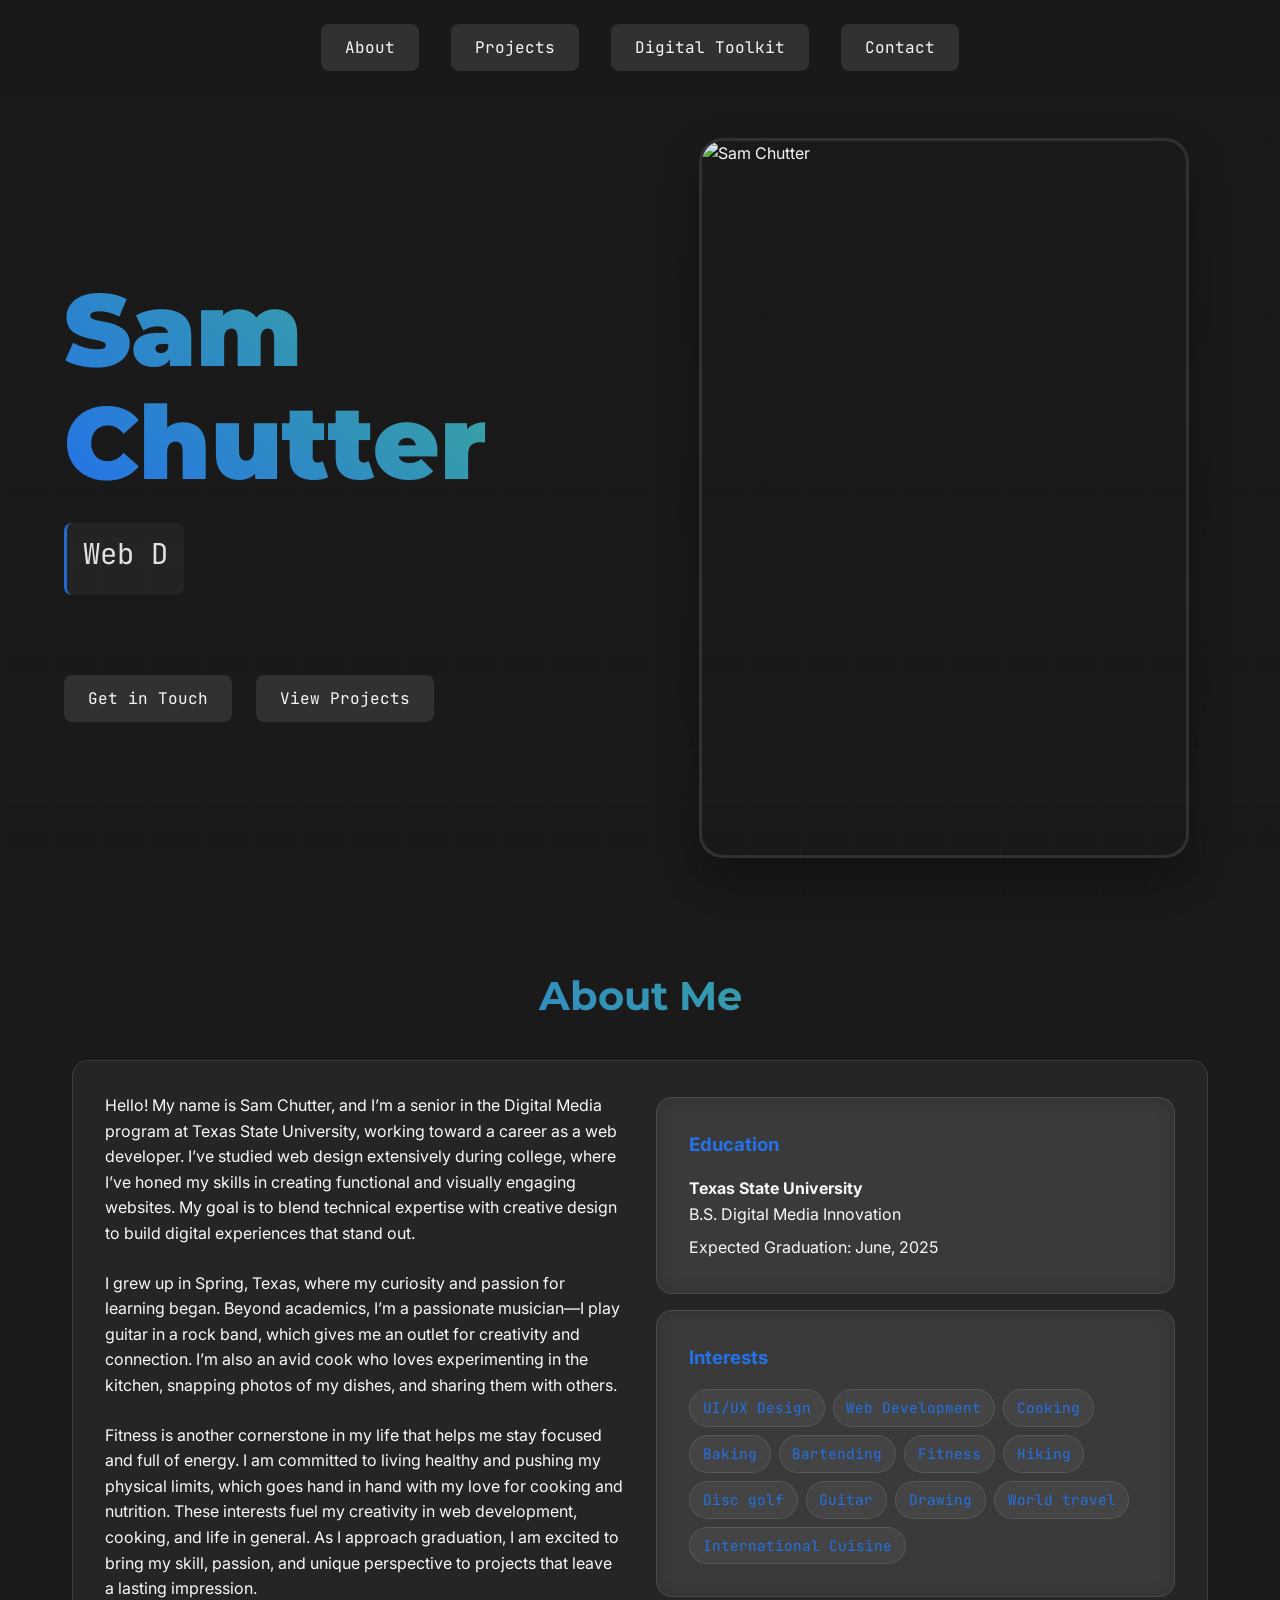
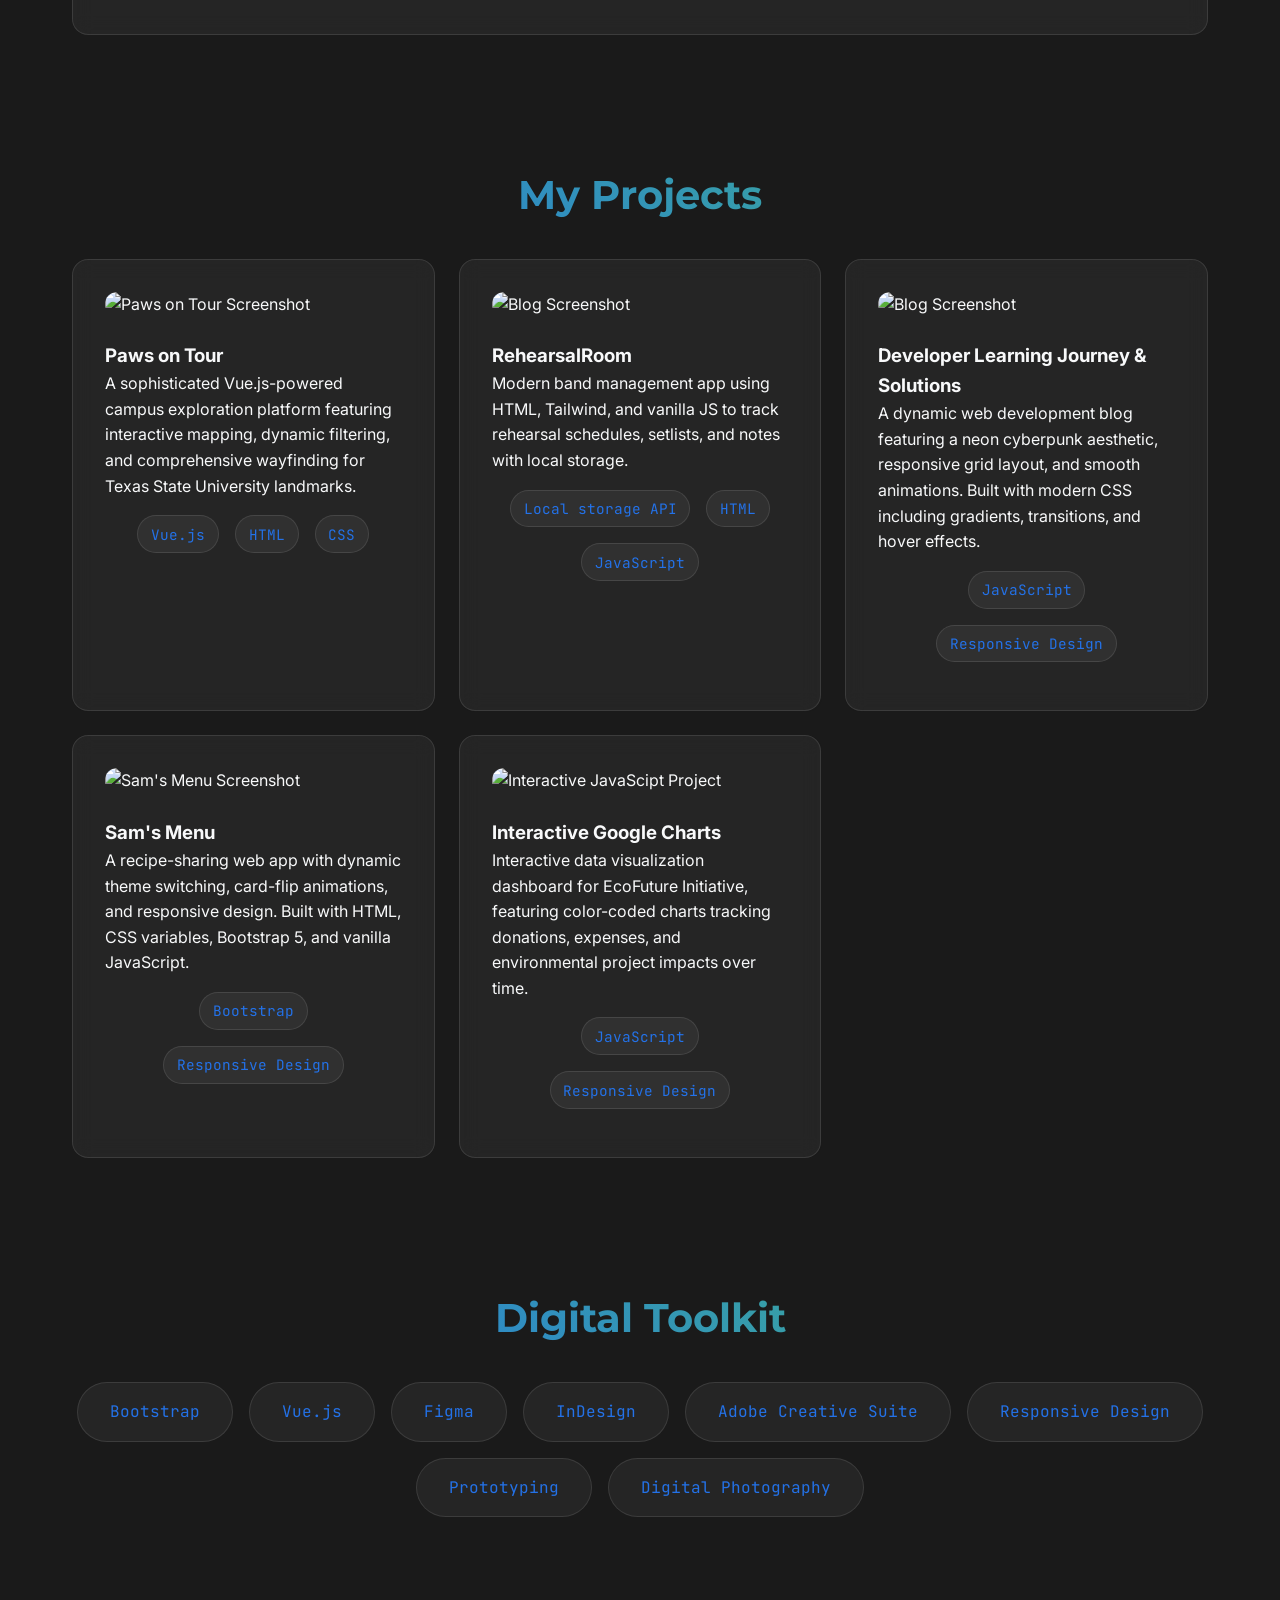
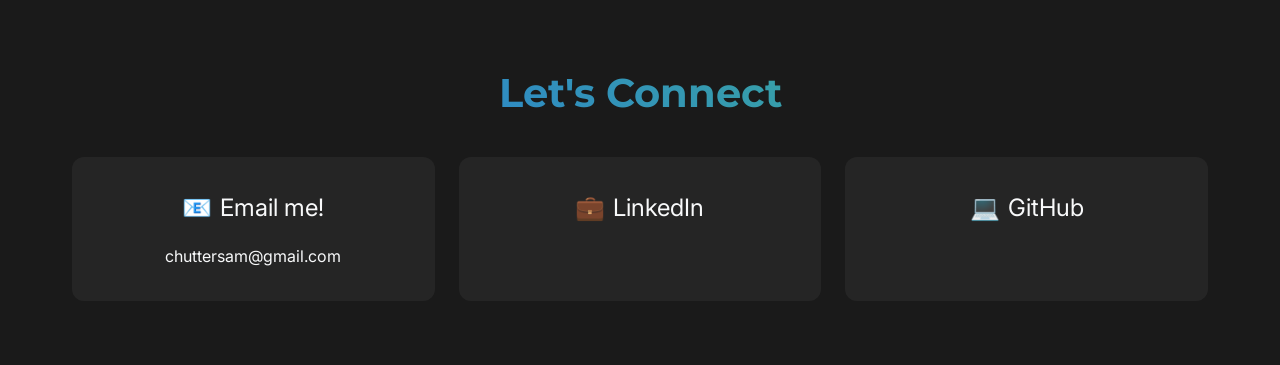
==== index.html @ 15278263 "Add files via upload" ====
<!DOCTYPE html>
<html lang="en">
  <head>
    <meta charset="UTF-8" />
    <meta name="viewport" content="width=device-width, initial-scale=1.0" />
    <title>Sam Chutter's Portfolio</title>
    <link
      href="https://fonts.googleapis.com/css2?family=Inter:wght@300;400;500;600;700&family=Montserrat:wght@700;800;900&family=JetBrains+Mono:wght@400;500;600;700&display=swap"
      rel="stylesheet"
    />
    <style>
      /* CSS Reset */
      * {
        margin: 0;
        padding: 0;
        box-sizing: border-box;
      }

      /* CSS Variables */
      :root {
        --primary: #1a1a1a;
        --secondary: #252525;
        --text: #f8f9fa;
        --accent: #2472e8;
        --card-bg: rgba(255, 255, 255, 0.05);
        --nav-bg: rgba(26, 26, 26, 0.9);
        --grid-color: rgba(36, 114, 232, 0.1);
      }

      /* Base Styles */
      html {
        scroll-behavior: smooth;
        height: 100%;
      }

      body {
        font-family: "Inter", sans-serif;
        background-color: var(--primary);
        color: var(--text);
        line-height: 1.6;
        overflow-x: hidden;
        height: 100%;
        position: relative;
      }

      /* Background Animation */
      .animated-bg {
        position: fixed;
        top: 0;
        left: 0;
        width: 100%;
        height: 100%;
        z-index: -1;
        background-image: linear-gradient(
            var(--grid-color) 1px,
            transparent 1px
          ),
          linear-gradient(90deg, var(--grid-color) 1px, transparent 1px);
        background-size: 50px 50px;
        animation: scroll 20s linear infinite;
      }

      /* Navigation Styles */
      nav {
        position: fixed;
        top: 0;
        width: 100%;
        padding: 1.5rem;
        background: var(--nav-bg);
        backdrop-filter: blur(10px);
        z-index: 1000;
      }

      nav ul {
        display: flex;
        justify-content: center;
        gap: 2rem;
        list-style: none;
      }

      .nav-button {
        font-family: "JetBrains Mono", monospace;
        background: rgba(255, 255, 255, 0.1);
        border: none;
        padding: 0.8rem 1.5rem;
        border-radius: 8px;
        color: var(--text);
        font-size: 1rem;
        cursor: pointer;
        transition: all 0.3s ease;
      }

      .nav-button:hover {
        background: rgba(255, 255, 255, 0.2);
        transform: translateY(-2px);
      }

      /* Hero Section */
      .hero {
        min-height: 100vh;
        display: grid;
        grid-template-columns: 1fr 1fr;
        gap: 4rem;
        align-items: center;
        padding: 8rem 5% 2rem;
        background: linear-gradient(
          180deg,
          var(--primary) 0%,
          rgba(26, 26, 26, 0.8) 100%
        );
      }

      .hero-content {
        z-index: 1;
        max-width: 600px;
      }

      .hero h1 {
        font-family: "Montserrat", sans-serif;
        font-size: clamp(3.5rem, 8vw, 7rem);
        font-weight: 900;
        line-height: 1.1;
        margin-bottom: 1.5rem;
        background: linear-gradient(45deg, var(--accent), #42b883);
        -webkit-background-clip: text;
        -webkit-text-fill-color: transparent;
        animation: titleReveal 1s ease-out;
      }

      .hero-description {
        font-size: clamp(1.1rem, 1.5vw, 1.4rem);
        line-height: 1.7;
        margin: 2rem 0;
        opacity: 0.9;
        max-width: 540px;
      }

      .hero-cta {
        display: flex;
        gap: 1.5rem;
        margin-top: 3rem;
      }

      .hero-image {
        position: relative;
        height: 100%;
        display: flex;
        align-items: center;
        justify-content: center;
        animation: fadeIn 1s ease-out;
      }

      .hero-image img {
        width: 90%;
        height: 80vh;
        object-fit: cover;
        border-radius: 24px;
        box-shadow: 0 20px 40px rgba(0, 0, 0, 0.3);
        border: 3px solid rgba(255, 255, 255, 0.1);
      }

      /* Typography */
      .typing-text {
        font-family: "JetBrains Mono", monospace;
        font-size: clamp(1.2rem, 2.5vw, 1.8rem);
        margin-bottom: 2rem;
        opacity: 0.9;
        min-height: 2.5em;
        display: inline-block;
        padding: 0.5rem 1rem;
        background: rgba(255, 255, 255, 0.05);
        border-radius: 8px;
        border-left: 3px solid var(--accent);
      }

      .section-title {
        font-family: "Montserrat", sans-serif;
        font-size: 2.5rem;
        margin-bottom: 2rem;
        text-align: center;
        background: linear-gradient(45deg, var(--accent), #42b883);
        -webkit-background-clip: text;
        -webkit-text-fill-color: transparent;
        font-weight: 700;
      }

      /* Layout Components */
      .container {
        max-width: 1200px;
        margin: 0 auto;
        padding: 4rem 2rem;
      }

      /* Project Section */
      .project-grid {
        display: grid;
        grid-template-columns: repeat(auto-fit, minmax(300px, 1fr));
        gap: 1.5rem;
      }

      .project-card {
        background: var(--card-bg);
        border-radius: 16px;
        padding: 2rem;
        backdrop-filter: blur(10px);
        border: 1px solid rgba(255, 255, 255, 0.1);
        transition: transform 0.3s ease;
      }

      .project-card:hover {
        transform: translateY(-10px);
      }

      .project-image {
        position: relative;
        width: 100%;
        border-radius: 12px;
        overflow: hidden;
        margin-bottom: 1.5rem;
      }

      .project-image img {
        width: 100%;
        height: auto;
        display: block;
        transition: transform 0.3s ease;
      }

      .project-overlay {
        position: absolute;
        top: 0;
        left: 0;
        width: 100%;
        height: 100%;
        background: rgba(0, 0, 0, 0.7);
        display: flex;
        align-items: center;
        justify-content: center;
        opacity: 0;
        transition: opacity 0.3s ease;
      }

      .project-card:hover .project-overlay {
        opacity: 1;
      }

      .preview-button {
        padding: 0.8rem 1.5rem;
        background: var(--accent);
        color: white;
        border-radius: 8px;
        text-decoration: none;
        transform: translateY(20px);
        transition: transform 0.3s ease;
      }

      .project-card:hover .preview-button {
        transform: translateY(0);
      }

      /* Tech Stack and Badges */
      .tech-stack {
        display: flex;
        flex-wrap: wrap;
        gap: 1rem;
        justify-content: center;
        margin: 1rem 0;
      }

      .tech-tag {
        font-family: "JetBrains Mono", monospace;
        background: var(--card-bg);
        padding: 1rem 2rem;
        border-radius: 100px;
        color: var(--accent);
        border: 1px solid rgba(255, 255, 255, 0.1);
      }

      .project-badge {
        font-family: "JetBrains Mono", monospace;
        background: var(--card-bg);
        padding: 0.4rem 0.8rem;
        border-radius: 100px;
        font-size: 0.9rem;
        color: var(--accent);
        border: 1px solid rgba(255, 255, 255, 0.1);
      }

      /* Contact Section */
      .contact-grid {
        display: grid;
        grid-template-columns: repeat(auto-fit, minmax(250px, 1fr));
        gap: 1.5rem;
        text-align: center;
      }

      .contact-card {
        background: var(--card-bg);
        padding: 2rem;
        border-radius: 12px;
        transition: transform 0.3s ease;
        display: flex;
        flex-direction: column;
        align-items: center;
        gap: 1rem;
      }

      .contact-link {
        text-decoration: none;
        color: var(--text);
        display: flex;
        align-items: center;
        gap: 0.5rem;
        font-size: 1.5rem;
        transition: all 0.3s ease;
      }

      .contact-link:hover {
        opacity: 0.9;
        transform: scale(1.05);
      }

      /* Mobile Menu */
      .mobile-menu-button {
        display: none;
        background: var(--card-bg);
        border: none;
        padding: 0.5rem;
        border-radius: 8px;
        cursor: pointer;
        color: var(--text);
        font-size: 1.5rem;
      }

      /* Media Queries */
      @media (max-width: 768px) {
        .hero {
          display: flex;
          flex-direction: column;
          min-height: auto;
          padding: 5rem 1rem 2rem;
        }

        .hero-content {
          width: 100%;
          margin-bottom: 0.5rem;
        }

        .hero-image {
          width: 100%;
          margin-top: 0.5rem;
        }

        .hero-image img {
          width: 100%;
          height: auto;
          max-height: 50vh;
          object-fit: cover;
        }

        .hero-cta {
          margin-top: 2rem;
        }

        .mobile-menu-button {
          display: block;
          position: fixed;
          right: 1rem;
          top: 1rem;
          z-index: 1003;
        }

        nav ul {
          display: none;
          position: fixed;
          top: 0;
          left: 0;
          width: 100%;
          height: auto;
          background: rgba(26, 26, 26, 0.95);
          padding: 4rem 1.5rem 2rem;
          gap: 0.75rem;
          transform: translateY(-100%);
          transition: transform 0.3s ease-in-out;
          display: grid;
          grid-template-columns: repeat(2, 1fr);
          justify-items: center;
          max-height: 100vh;
          overflow-y: auto;
        }

        .nav-button {
          width: 100%;
          text-align: center;
          padding: 0.6rem 1rem;
          font-size: 0.9rem;
        }

        nav ul.show {
          display: grid;
          transform: translateY(0);
        }

        .container {
          padding: 2rem 1rem;
        }

        #about .project-card > div {
          grid-template-columns: 1fr !important;
          gap: 1rem !important;
        }

        #about .project-card > div > div:first-child {
          order: 2;
        }

        #about .project-card > div > div:last-child {
          order: 1;
        }

        #about .project-card .project-card {
          background: var(--secondary) !important;
          border: 1px solid rgba(255, 255, 255, 0.1);
          backdrop-filter: blur(10px);
        }
      }

      @media (max-width: 1024px) {
        #about .project-card > div > div .project-card {
          background: var(--secondary) !important;
          border: 1px solid rgba(255, 255, 255, 0.1);
        }
      }

      @media only screen and (min-device-width: 768px) and (max-device-width: 1024px) {
        #about .project-card > div > div:last-child .project-card {
          background: var(--secondary) !important;
          border: 1px solid rgba(255, 255, 255, 0.1);
          backdrop-filter: blur(10px);
        }
      }
      /* Animations */
      @keyframes scroll {
        0% {
          transform: translate(0, 0);
        }
        100% {
          transform: translate(50px, 50px);
        }
      }

      @keyframes titleReveal {
        0% {
          opacity: 0;
          transform: translateY(20px);
        }
        100% {
          opacity: 1;
          transform: translateY(0);
        }
      }

      @keyframes fadeIn {
        from {
          opacity: 0;
        }
        to {
          opacity: 1;
        }
      }
    </style>
  </head>

  <body>
    <div class="animated-bg"></div>

    <nav>
      <button class="mobile-menu-button">☰</button>
      <ul id="navMenu">
        <li>
          <button class="nav-button" onclick="scrollToSection('about')">
            About
          </button>
        </li>
        <li>
          <button class="nav-button" onclick="scrollToSection('projects')">
            Projects
          </button>
        </li>
        <li>
          <button class="nav-button" onclick="scrollToSection('skills')">
            Digital Toolkit
          </button>
        </li>
        <li>
          <button class="nav-button" onclick="scrollToSection('contact')">
            Contact
          </button>
        </li>
      </ul>
    </nav>

    <section class="hero">
      <div class="hero-content">
        <h1>Sam Chutter</h1>
        <div class="typing-text" id="typingText"></div>
        <div class="hero-cta">
          <button class="nav-button" onclick="scrollToSection('contact')">
            Get in Touch
          </button>
          <button class="nav-button" onclick="scrollToSection('projects')">
            View Projects
          </button>
        </div>
      </div>
      <div class="hero-image">
        <img src="img/headshot.jpg" alt="Sam Chutter" />
      </div>
    </section>

    <!--About Section-->
    <section id="about" class="projects">
      <div class="container">
        <h2 class="section-title">About Me</h2>
        <div class="project-card">
          <div
            style="
              display: grid;
              grid-template-columns: 1fr 1fr;
              gap: 2rem;
              align-items: center;
            "
          >
            <div>
              <p style="margin-bottom: 1.5rem">
                Hello! My name is <span class="myname">Sam Chutter</span>, and
                I’m a senior in the Digital Media program at Texas State
                University, working toward a career as a web developer. I’ve
                studied web design extensively during college, where I’ve honed
                my skills in creating functional and visually engaging websites.
                My goal is to blend technical expertise with creative design to
                build digital experiences that stand out.
              </p>
              <p style="margin-bottom: 1.5rem">
                I grew up in Spring, Texas, where my curiosity and passion for
                learning began. Beyond academics, I’m a passionate musician—I
                play guitar in a rock band, which gives me an outlet for
                creativity and connection. I’m also an avid cook who loves
                experimenting in the kitchen, snapping photos of my dishes, and
                sharing them with others.
              </p>
              <p>
                Fitness is another cornerstone in my life that helps me stay
                focused and full of energy. I am committed to living healthy and
                pushing my physical limits, which goes hand in hand with my love
                for cooking and nutrition. These interests fuel my creativity in
                web development, cooking, and life in general. As I approach
                graduation, I am excited to bring my skill, passion, and unique
                perspective to projects that leave a lasting impression.
              </p>
            </div>
            <div style="display: flex; flex-direction: column; gap: 1rem">
              <div class="project-card" style="height: fit-content">
                <h3 style="margin-bottom: 1rem; color: var(--accent)">
                  Education
                </h3>
                <p><strong>Texas State University</strong></p>
                <p style="margin-bottom: 0.5rem">
                  B.S. Digital Media Innovation
                </p>
                <p>Expected Graduation: June, 2025</p>
              </div>
              <div class="project-card" style="height: fit-content">
                <h3 style="margin-bottom: 1rem; color: var(--accent)">
                  Interests
                </h3>
                <div style="display: flex; flex-wrap: wrap; gap: 0.5rem">
                  <span class="project-badge">UI/UX Design</span>
                  <span class="project-badge">Web Development</span>
                  <span class="project-badge">Cooking</span>
                  <span class="project-badge">Baking</span>
                  <span class="project-badge">Bartending</span>
                  <span class="project-badge">Fitness</span>
                  <span class="project-badge">Hiking</span>
                  <span class="project-badge">Disc golf</span>
                  <span class="project-badge">Guitar</span>
                  <span class="project-badge">Drawing</span>
                  <span class="project-badge">World travel</span>
                  <span class="project-badge">International Cuisine</span>
                </div>
              </div>
            </div>
          </div>
        </div>
      </div>
    </section>

    <!-- Projects Section -->
    <section id="projects" class="projects">
      <div class="container">
        <h2 class="section-title">My Projects</h2>
        <div class="project-grid">
          <!-- Project 1 -->
          <div class="project-card">
            <div class="project-image">
              <img src="img/paws.png" alt="Paws on Tour Screenshot" />
              <div class="project-overlay">
                <a
                  href="https://pawsonttour.samchutter.com"
                  class="preview-button"
                  target="_blank"
                  >View live</a
                >
              </div>
            </div>
            <h3>Paws on Tour</h3>
            <p>
              A sophisticated Vue.js-powered campus exploration platform
              featuring interactive mapping, dynamic filtering, and
              comprehensive wayfinding for Texas State University landmarks.
            </p>
            <div class="tech-stack">
              <span class="project-badge">Vue.js</span>
              <span class="project-badge">HTML</span>
              <span class="project-badge">CSS</span>
            </div>
          </div>
          <!-- Project 2 -->
          <div class="project-card">
            <div class="project-image">
              <img src="img/bandsite.png" alt="Blog Screenshot" />
              <div class="project-overlay">
                <p>(Under development)</p>
              </div>
            </div>
            <h3>RehearsalRoom</h3>
            <p>
              Modern band management app using HTML, Tailwind, and vanilla JS to
              track rehearsal schedules, setlists, and notes with local storage.
            </p>
            <div class="tech-stack">
              <span class="project-badge">Local storage API</span>
              <span class="project-badge">HTML</span>
              <span class="project-badge">JavaScript</span>
            </div>
          </div>
          <!-- Project 3 -->
          <div class="project-card">
            <div class="project-image">
              <img src="img/blog.png" alt="Blog Screenshot" />
              <div class="project-overlay">
                <p>(Under development)</p>
              </div>
            </div>
            <h3>Developer Learning Journey & Solutions</h3>
            <p>
              A dynamic web development blog featuring a neon cyberpunk
              aesthetic, responsive grid layout, and smooth animations. Built
              with modern CSS including gradients, transitions, and hover
              effects.
            </p>
            <div class="tech-stack">
              <span class="project-badge">JavaScript</span>
              <span class="project-badge">Responsive Design</span>
            </div>
          </div>
          <!-- Project 2 -->
          <div class="project-card">
            <div class="project-image">
              <img src="img/menu.png" alt="Sam's Menu Screenshot" />
              <div class="project-overlay">
                <a
                  href="https://samsmenu.samchutter.com"
                  class="preview-button"
                  target="_blank"
                  >View live</a
                >
              </div>
            </div>
            <h3>Sam's Menu</h3>
            <p>
              A recipe-sharing web app with dynamic theme switching, card-flip
              animations, and responsive design. Built with HTML, CSS variables,
              Bootstrap 5, and vanilla JavaScript.
            </p>
            <div class="tech-stack">
              <span class="project-badge">Bootstrap</span>
              <span class="project-badge">Responsive Design</span>
            </div>
          </div>
          <!-- Project 5 -->
          <div class="project-card">
            <div class="project-image">
              <img src="img/data.png" alt="Interactive JavaScipt Project" />
              <div class="project-overlay">
                <a
                  href="https://data.samchutter.com"
                  class="preview-button"
                  target="_blank"
                  >View live</a
                >
              </div>
            </div>
            <h3>Interactive Google Charts</h3>
            <p>
              Interactive data visualization dashboard for EcoFuture Initiative,
              featuring color-coded charts tracking donations, expenses, and
              environmental project impacts over time.
            </p>
            <div class="tech-stack">
              <span class="project-badge">JavaScript</span>
              <span class="project-badge">Responsive Design</span>
            </div>
          </div>
        </div>
      </div>
    </section>

    <!-- Digital Toolkit Section -->
    <section id="skills" class="projects">
      <div class="container">
        <h2 class="section-title">Digital Toolkit</h2>
        <div class="tech-stack">
          <span class="tech-tag">Bootstrap</span>
          <span class="tech-tag">Vue.js</span>
          <span class="tech-tag">Figma</span>
          <span class="tech-tag">InDesign</span>
          <span class="tech-tag">Adobe Creative Suite</span>
          <span class="tech-tag">Responsive Design</span>
          <span class="tech-tag">Prototyping</span>
          <span class="tech-tag">Digital Photography</span>
        </div>
      </div>
    </section>

    <section id="contact" class="container">
      <h2 class="section-title">Let's Connect</h2>
      <div class="contact-grid">
        <div class="contact-card">
          <a href="mailto:chuttersam@gmail.com" class="contact-link">
            <span>📧</span>
            Email me!
          </a>
          <p>chuttersam@gmail.com</p>
        </div>
        <div class="contact-card">
          <a
            href="https://www.linkedin.com/in/samuel-chutter/"
            class="contact-link"
            target="_blank"
          >
            <span>💼</span> LinkedIn
          </a>
        </div>
        <div class="contact-card">
          <a
            href="https://github.com/thesamc"
            class="contact-link"
            target="_blank"
          >
            <span>💻</span> GitHub
          </a>
        </div>
      </div>
    </section>

    <script>
      // Mobile menu toggle
      document
        .querySelector(".mobile-menu-button")
        .addEventListener("click", (e) => {
          e.stopPropagation();
          const menu = document.getElementById("navMenu");
          menu.style.display = "flex";
          requestAnimationFrame(() => {
            menu.classList.toggle("show");
          });
        });

      // Close menu when clicking outside
      document.addEventListener("click", (e) => {
        const menu = document.getElementById("navMenu");
        const mobileButton = document.querySelector(".mobile-menu-button");
        if (!menu.contains(e.target) && !mobileButton.contains(e.target)) {
          menu.classList.remove("show");
        }
      });

      // Smooth scroll function
      function scrollToSection(sectionId) {
        document
          .getElementById(sectionId)
          .scrollIntoView({ behavior: "smooth" });
      }

      // Typing effect
      const text = "Web Developer";
      const typingText = document.getElementById("typingText");
      let charIndex = 0;

      function typeText() {
        if (charIndex < text.length) {
          typingText.textContent = text.substring(0, charIndex + 1);
          charIndex++;
          setTimeout(typeText, 100);
        } else {
          typingText.classList.add("done");
        }
      }

      // Start typing animation after page load
      window.addEventListener("load", () => {
        setTimeout(typeText, 1000);
      });

      // Close mobile menu when clicking nav items
      document.querySelectorAll(".nav-button").forEach((button) => {
        button.addEventListener("click", () => {
          document.getElementById("navMenu").classList.remove("show");
        });
      });
    </script>
  </body>
</html>
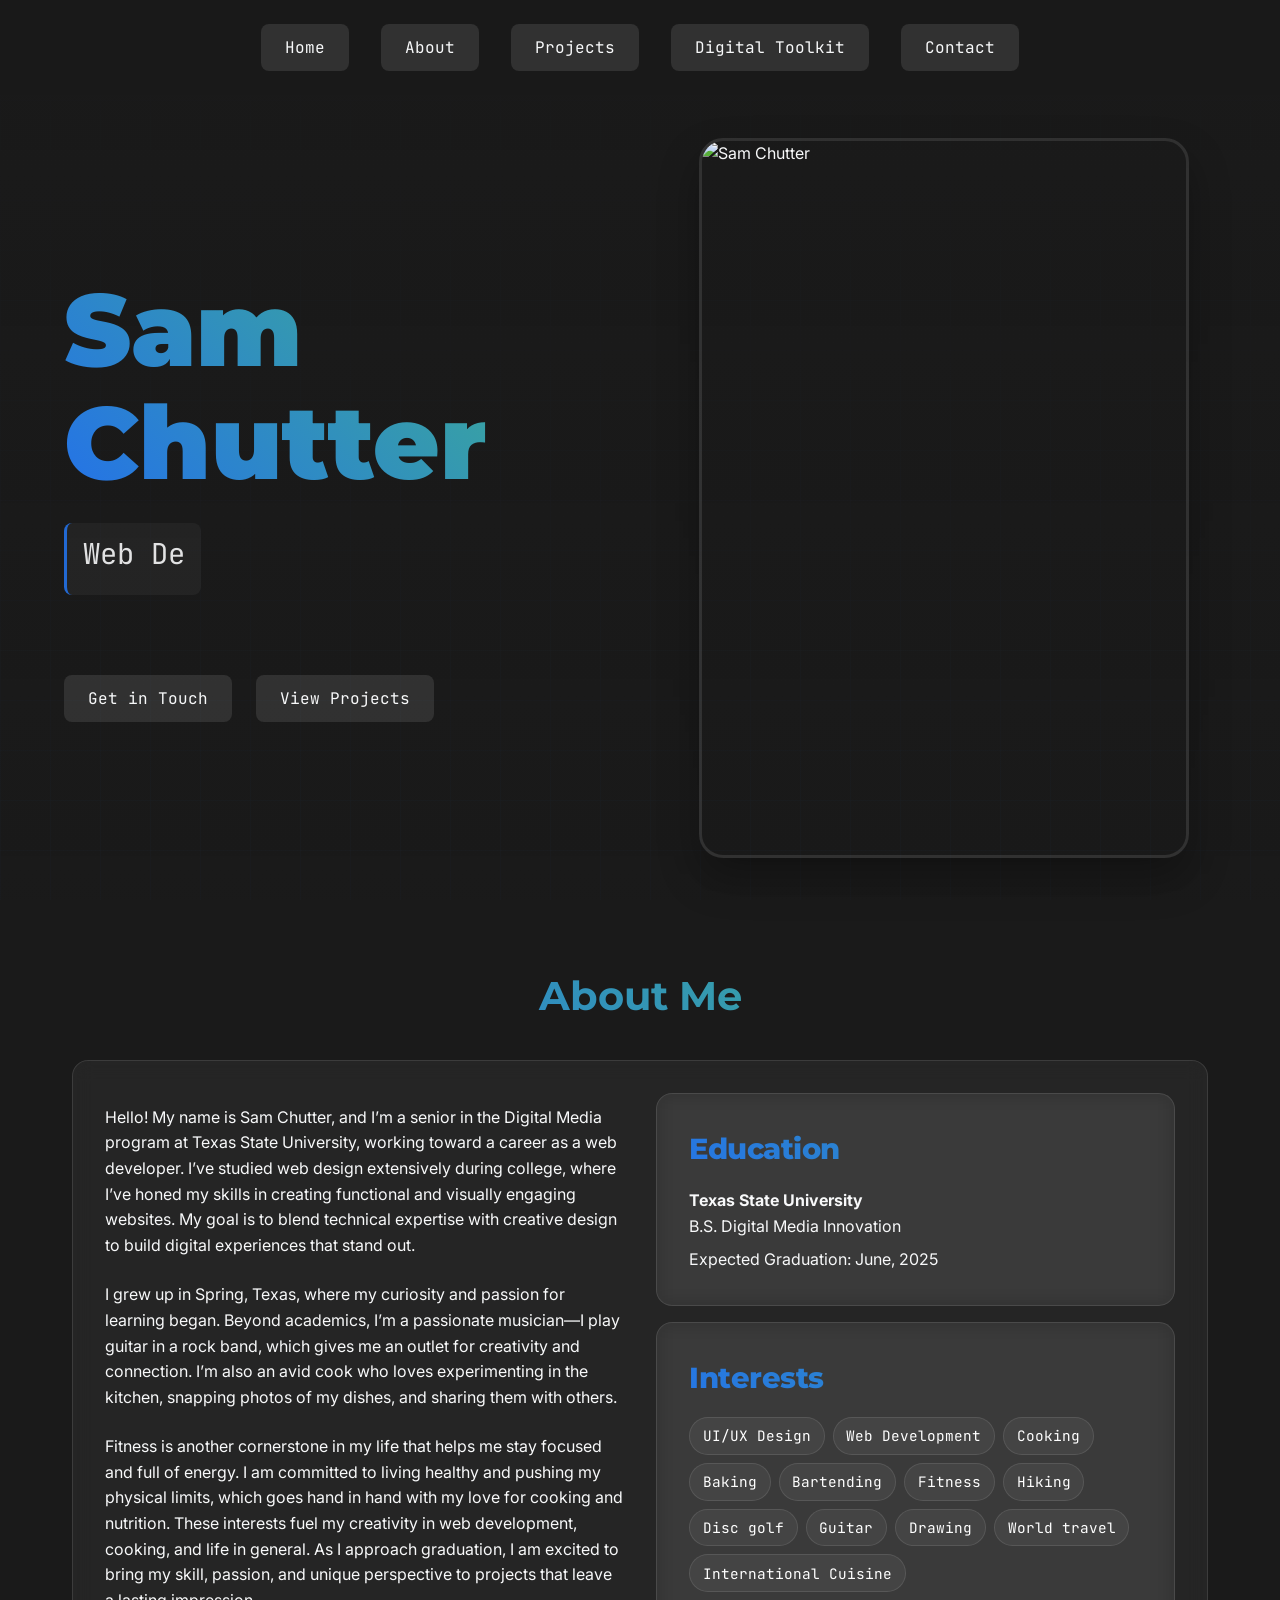
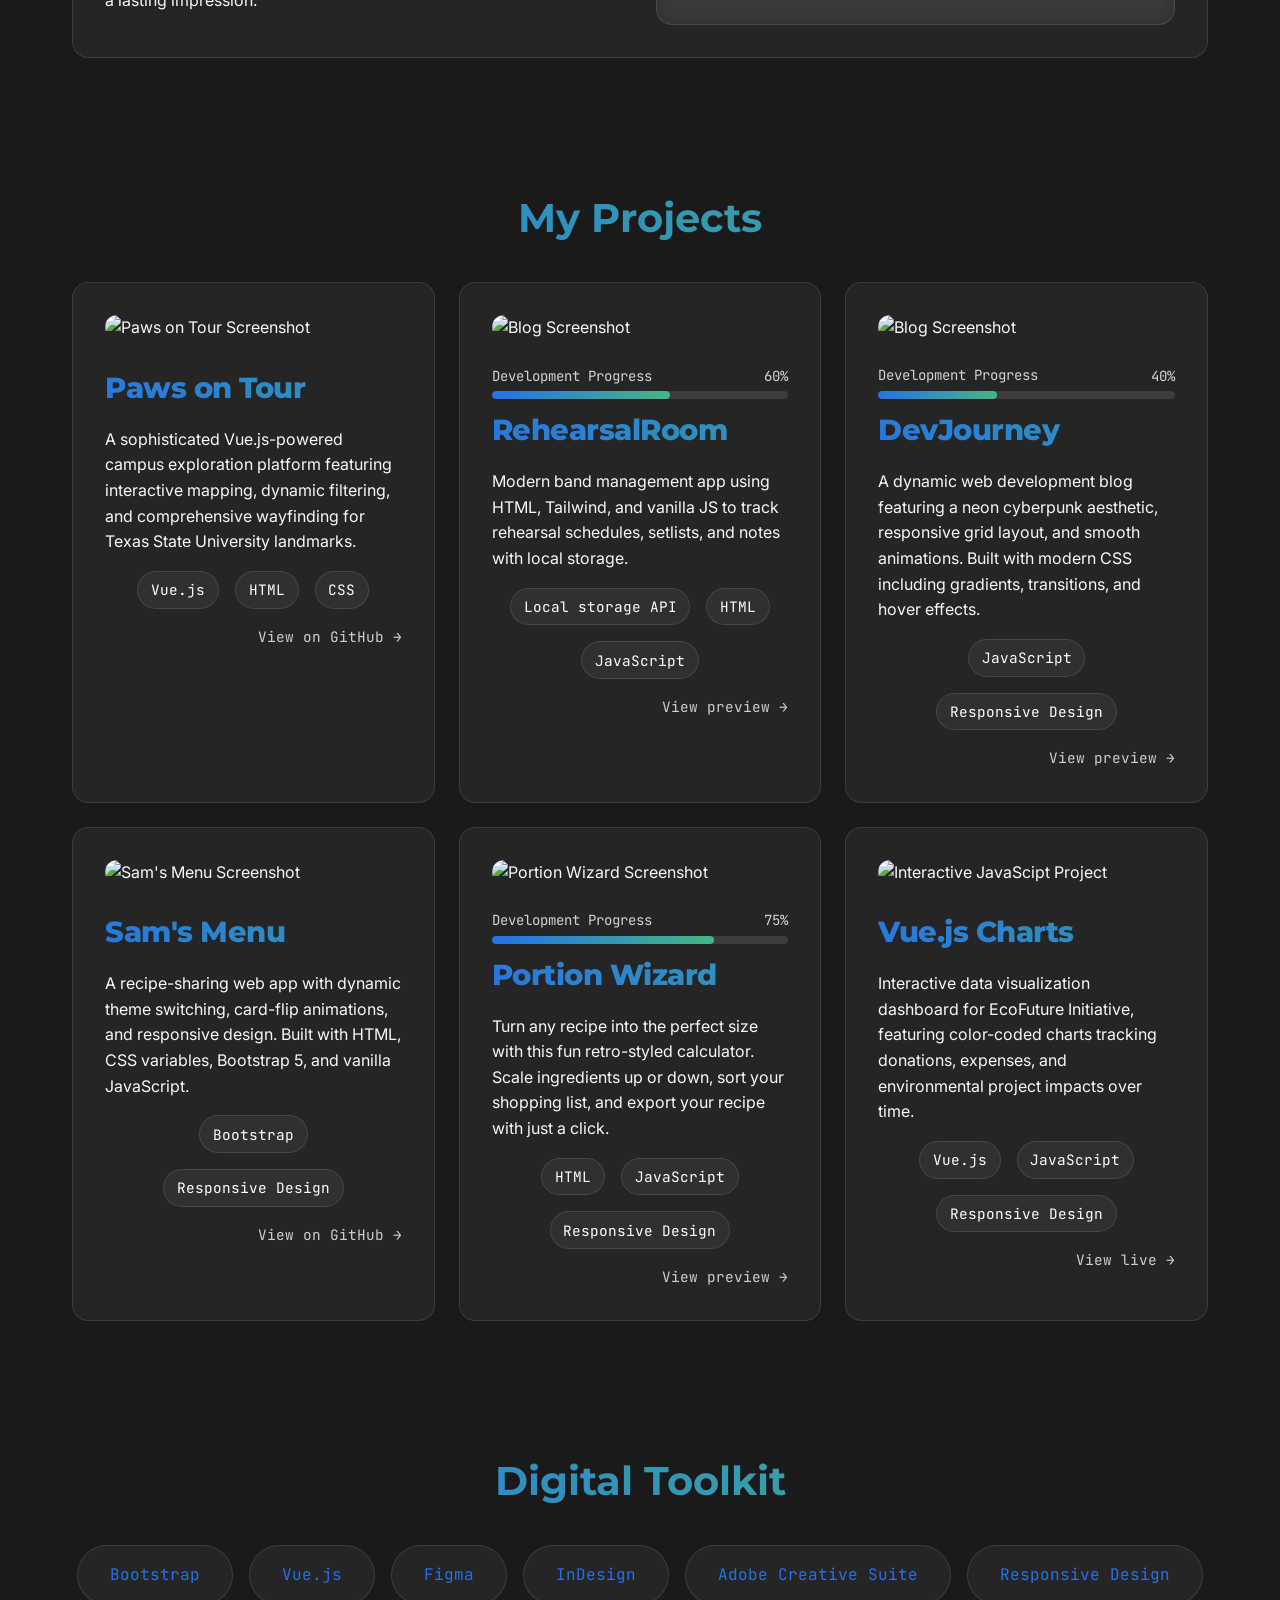
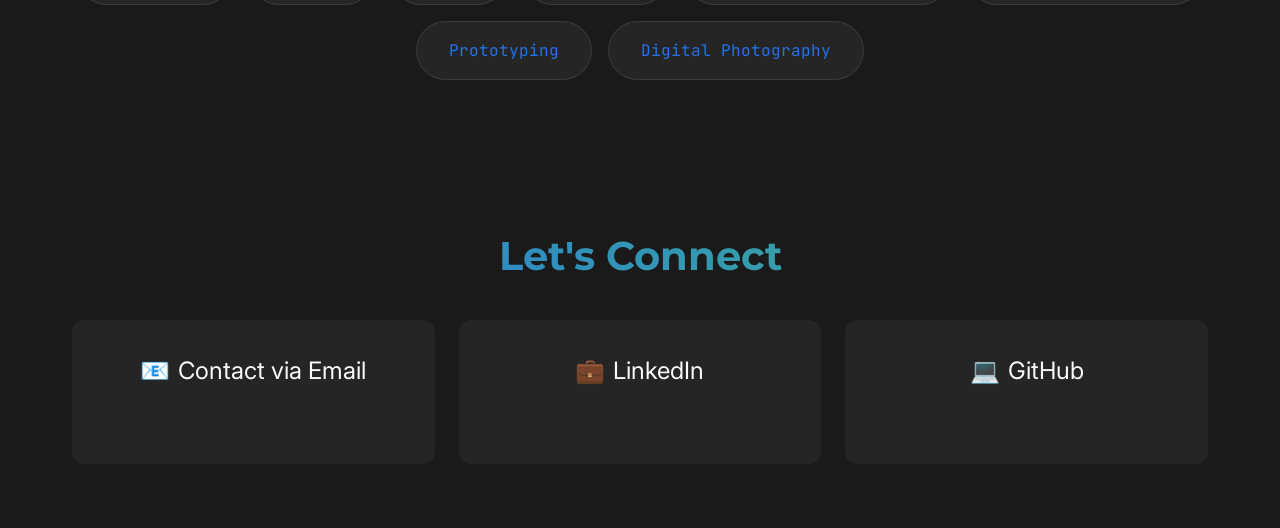
==== commit ba7d3725: "Add files via upload" ====
--- a/index.html
+++ b/index.html
@@ -1,3 +1,4 @@
+
 <!DOCTYPE html>
 <html lang="en">
   <head>
@@ -43,6 +44,10 @@
         position: relative;
       }
 
+      section {
+        scroll-margin-top: 3rem; /* Adjusts space above sections when scrolling */
+      }
+
       /* Background Animation */
       .animated-bg {
         position: fixed;
@@ -184,6 +189,15 @@
         font-weight: 700;
       }
 
+      .contact-card .email-address {
+        opacity: 0;
+        transition: opacity 0.3s ease;
+      }
+
+      .contact-card:hover .email-address {
+        opacity: 1;
+      }
+
       /* Layout Components */
       .container {
         max-width: 1200px;
@@ -192,6 +206,23 @@
       }
 
       /* Project Section */
+      .project-links {
+        margin-top: 1rem;
+        font-family: "JetBrains Mono", monospace;
+        font-size: 0.9rem;
+        opacity: 0.8;
+        text-align: right;
+      }
+
+      .project-links a {
+        color: var(--text);
+        text-decoration: none;
+      }
+
+      .project-links a:hover {
+        color: var(--accent);
+      }
+
       .project-grid {
         display: grid;
         grid-template-columns: repeat(auto-fit, minmax(300px, 1fr));
@@ -209,6 +240,29 @@
 
       .project-card:hover {
         transform: translateY(-10px);
+      }
+
+      .project-card h3 {
+        font-family: "Montserrat", sans-serif;
+        font-size: 1.8rem;
+        margin-bottom: 1rem;
+        background: linear-gradient(45deg, var(--accent), #42b883);
+        -webkit-background-clip: text;
+        -webkit-text-fill-color: transparent;
+        font-weight: 800;
+        letter-spacing: -0.5px;
+        transition: transform 0.3s ease, background 0.5s ease;
+        background-size: 200% 200%;
+        background-position: 0% 0%;
+      }
+
+      .project-card:hover h3 {
+        transform: scale(1.05);
+        background: linear-gradient(45deg, #ff4e50, #f9d423);
+        -webkit-background-clip: text;
+        -webkit-text-fill-color: transparent;
+        background-size: 200% 200%;
+        background-position: 100% 100%;
       }
 
       .project-image {
@@ -282,7 +336,7 @@
         padding: 0.4rem 0.8rem;
         border-radius: 100px;
         font-size: 0.9rem;
-        color: var(--accent);
+        color: #fff;
         border: 1px solid rgba(255, 255, 255, 0.1);
       }
 
@@ -392,8 +446,8 @@
         .nav-button {
           width: 100%;
           text-align: center;
-          padding: 0.6rem 1rem;
-          font-size: 0.9rem;
+          padding: 0.4rem 1rem;
+          font-size: 0.7rem;
         }
 
         nav ul.show {
@@ -422,6 +476,9 @@
           background: var(--secondary) !important;
           border: 1px solid rgba(255, 255, 255, 0.1);
           backdrop-filter: blur(10px);
+        }
+        .top-button {
+          display: none !important;
         }
       }
 
@@ -468,15 +525,62 @@
           opacity: 1;
         }
       }
+
+      .progress-container {
+        width: 100%;
+        margin: 1rem 0 0.5rem;
+      }
+
+      .progress-header {
+        display: flex;
+        justify-content: space-between;
+        align-items: center;
+        margin-bottom: 0.25rem;
+        font-family: "JetBrains Mono", monospace;
+        font-size: 0.875rem;
+        color: rgba(255, 255, 255, 0.8);
+      }
+
+      .progress-bar {
+        width: 100%;
+        height: 8px;
+        background: rgba(255, 255, 255, 0.1);
+        border-radius: 9999px;
+        overflow: hidden;
+      }
+
+      .progress-fill {
+        height: 100%;
+        background: linear-gradient(90deg, var(--accent), #42b883);
+        border-radius: 9999px;
+        transition: width 0.5s ease-out;
+      }
+
+      .progress-status {
+        font-family: "JetBrains Mono", monospace;
+        font-size: 0.75rem;
+        color: rgba(255, 255, 255, 0.6);
+        margin-top: 0.25rem;
+      }
     </style>
   </head>
 
   <body>
-    <div class="animated-bg"></div>
+    <section class="top">
+      <div class="animated-bg"></div>
+    </section>
 
     <nav>
       <button class="mobile-menu-button">☰</button>
       <ul id="navMenu">
+        <li>
+          <button
+            class="nav-button top-button"
+            onclick="window.scrollTo({ top: 0, behavior: 'smooth' })"
+          >
+            Home
+          </button>
+        </li>
         <li>
           <button class="nav-button" onclick="scrollToSection('about')">
             About
@@ -624,6 +728,11 @@
               <span class="project-badge">HTML</span>
               <span class="project-badge">CSS</span>
             </div>
+            <div class="project-links">
+              <a href="https://github.com/thesamc/Paws-On-Tour" target="_blank"
+                >View on GitHub →</a
+              >
+            </div>
           </div>
           <!-- Project 2 -->
           <div class="project-card">
@@ -633,6 +742,15 @@
                 <p>(Under development)</p>
               </div>
             </div>
+            <div class="progress-container">
+                <div class="progress-header">
+                  <span>Development Progress</span>
+                  <span>60%</span>
+                </div>
+                <div class="progress-bar">
+                  <div class="progress-fill" style="width: 60%"></div>
+                </div>
+              </div>
             <h3>RehearsalRoom</h3>
             <p>
               Modern band management app using HTML, Tailwind, and vanilla JS to
@@ -643,6 +761,11 @@
               <span class="project-badge">HTML</span>
               <span class="project-badge">JavaScript</span>
             </div>
+            <div class="project-links">
+              <a href="https://rehearsalroom.samchutter.com" target="_blank"
+                >View preview →</a
+              >
+            </div>
           </div>
           <!-- Project 3 -->
           <div class="project-card">
@@ -652,7 +775,16 @@
                 <p>(Under development)</p>
               </div>
             </div>
-            <h3>Developer Learning Journey & Solutions</h3>
+            <div class="progress-container">
+                <div class="progress-header">
+                  <span>Development Progress</span>
+                  <span>40%</span>
+                </div>
+                <div class="progress-bar">
+                  <div class="progress-fill" style="width: 40%"></div>
+                </div>
+              </div>
+            <h3>DevJourney</h3>
             <p>
               A dynamic web development blog featuring a neon cyberpunk
               aesthetic, responsive grid layout, and smooth animations. Built
@@ -663,8 +795,13 @@
               <span class="project-badge">JavaScript</span>
               <span class="project-badge">Responsive Design</span>
             </div>
+            <div class="project-links">
+              <a href="https://devjourney.samchutter.com" target="_blank"
+                >View preview →</a
+              >
+            </div>
           </div>
-          <!-- Project 2 -->
+          <!-- Project 4 -->
           <div class="project-card">
             <div class="project-image">
               <img src="img/menu.png" alt="Sam's Menu Screenshot" />
@@ -687,8 +824,47 @@
               <span class="project-badge">Bootstrap</span>
               <span class="project-badge">Responsive Design</span>
             </div>
+            <div class="project-links">
+              <a href="https://github.com/thesamc/sams-menu" target="_blank"
+                >View on GitHub →</a
+              >
+            </div>
           </div>
           <!-- Project 5 -->
+          <div class="project-card">
+            <div class="project-image">
+              <img src="img/portion.png" alt="Portion Wizard Screenshot" />
+              <div class="project-overlay">
+                <p>(Under development)</p>
+              </div>
+            </div>
+            <div class="progress-container">
+                <div class="progress-header">
+                  <span>Development Progress</span>
+                  <span>75%</span>
+                </div>
+                <div class="progress-bar">
+                  <div class="progress-fill" style="width: 75%"></div>
+                </div>
+              </div>
+            <h3>Portion Wizard</h3>
+            <p>
+              Turn any recipe into the perfect size with this fun retro-styled
+              calculator. Scale ingredients up or down, sort your shopping list,
+              and export your recipe with just a click.
+            </p>
+            <div class="tech-stack">
+              <span class="project-badge">HTML</span>
+              <span class="project-badge">JavaScript</span>
+              <span class="project-badge">Responsive Design</span>
+            </div>
+            <div class="project-links">
+              <a href="https://www.portionwizard.samchutter.com" target="_blank"
+                >View preview →</a
+              >
+            </div>
+          </div>
+          <!-- Project 6 -->
           <div class="project-card">
             <div class="project-image">
               <img src="img/data.png" alt="Interactive JavaScipt Project" />
@@ -701,15 +877,21 @@
                 >
               </div>
             </div>
-            <h3>Interactive Google Charts</h3>
+            <h3>Vue.js Charts</h3>
             <p>
               Interactive data visualization dashboard for EcoFuture Initiative,
               featuring color-coded charts tracking donations, expenses, and
               environmental project impacts over time.
             </p>
             <div class="tech-stack">
+              <span class="project-badge">Vue.js</span>
               <span class="project-badge">JavaScript</span>
               <span class="project-badge">Responsive Design</span>
+            </div>
+            <div class="project-links">
+              <a href="https://data.samchutter.com" target="_blank"
+                >View live →</a
+              >
             </div>
           </div>
         </div>
@@ -739,9 +921,9 @@
         <div class="contact-card">
           <a href="mailto:chuttersam@gmail.com" class="contact-link">
             <span>📧</span>
-            Email me!
+            Contact via Email
           </a>
-          <p>chuttersam@gmail.com</p>
+          <p class="email-address">chuttersam@gmail.com</p>
         </div>
         <div class="contact-card">
           <a
@@ -822,3 +1004,6 @@
     </script>
   </body>
 </html>
+
+  </body>
+</html>
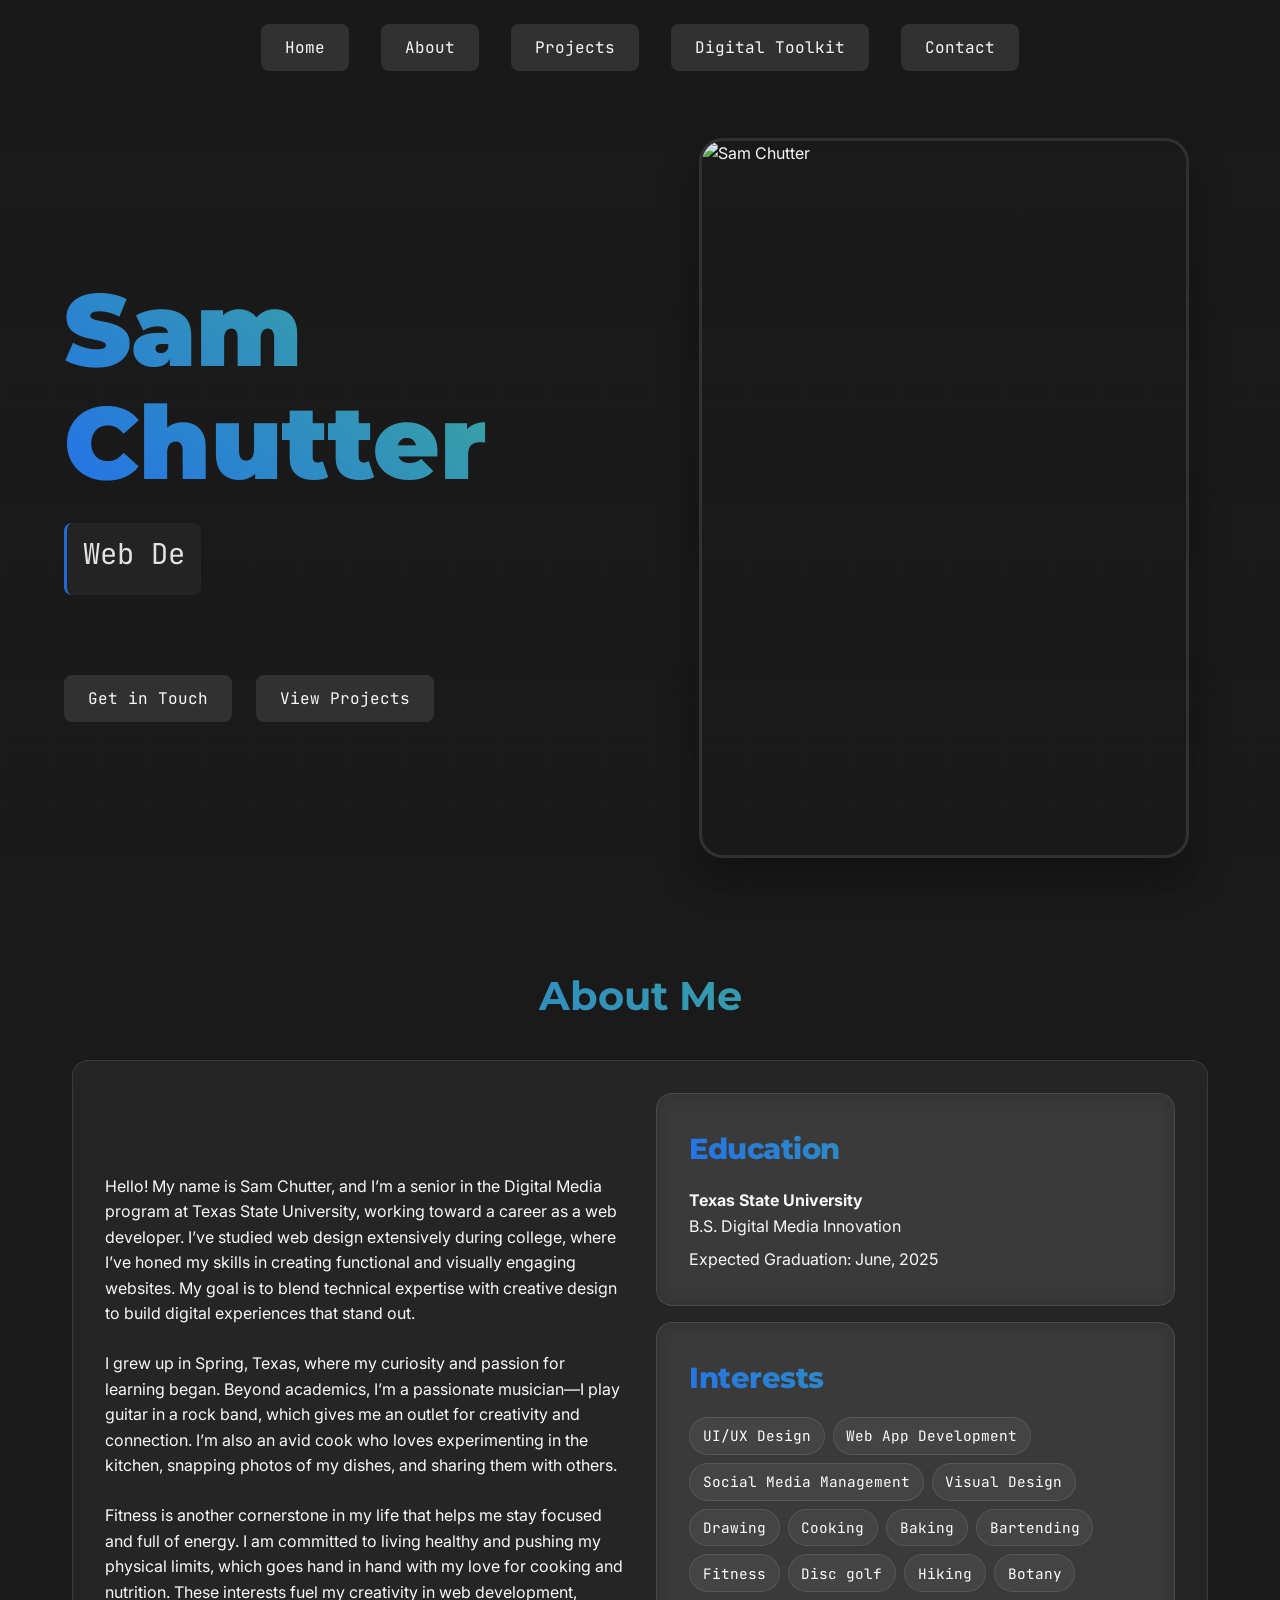
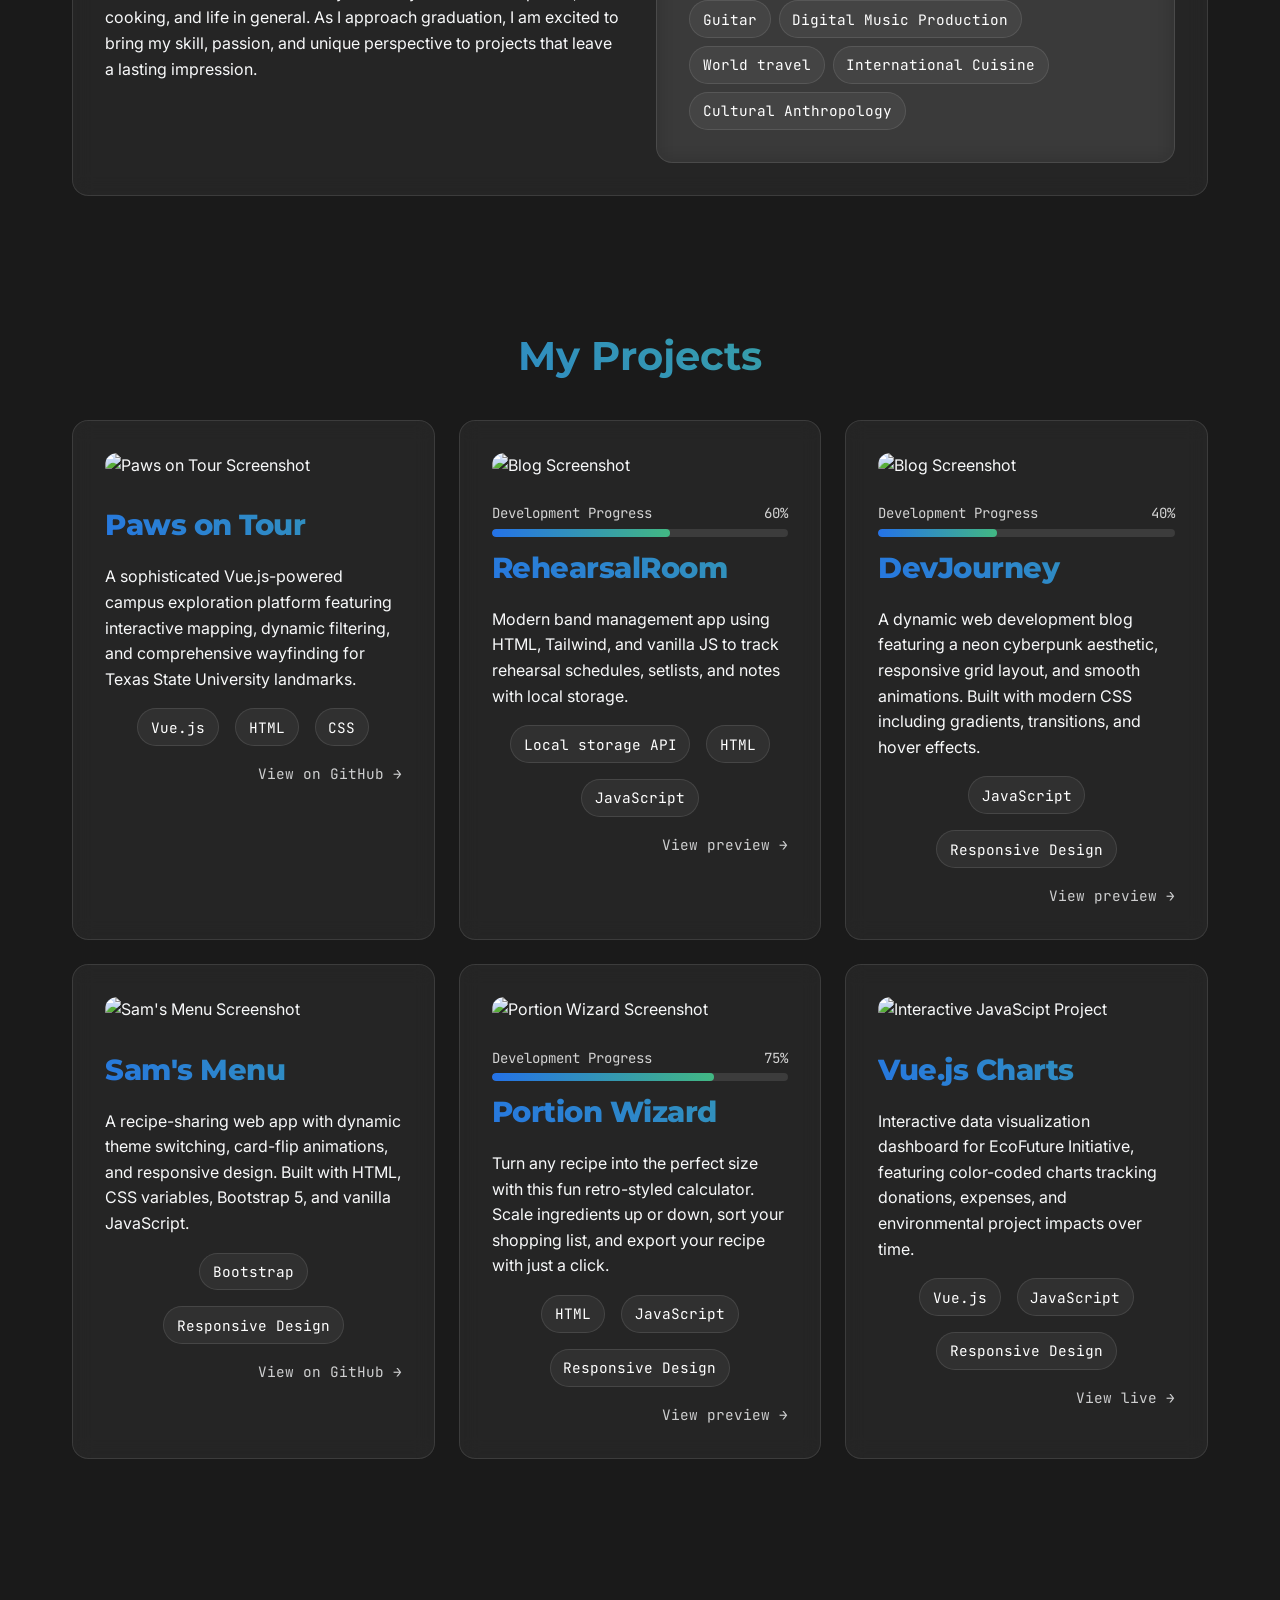
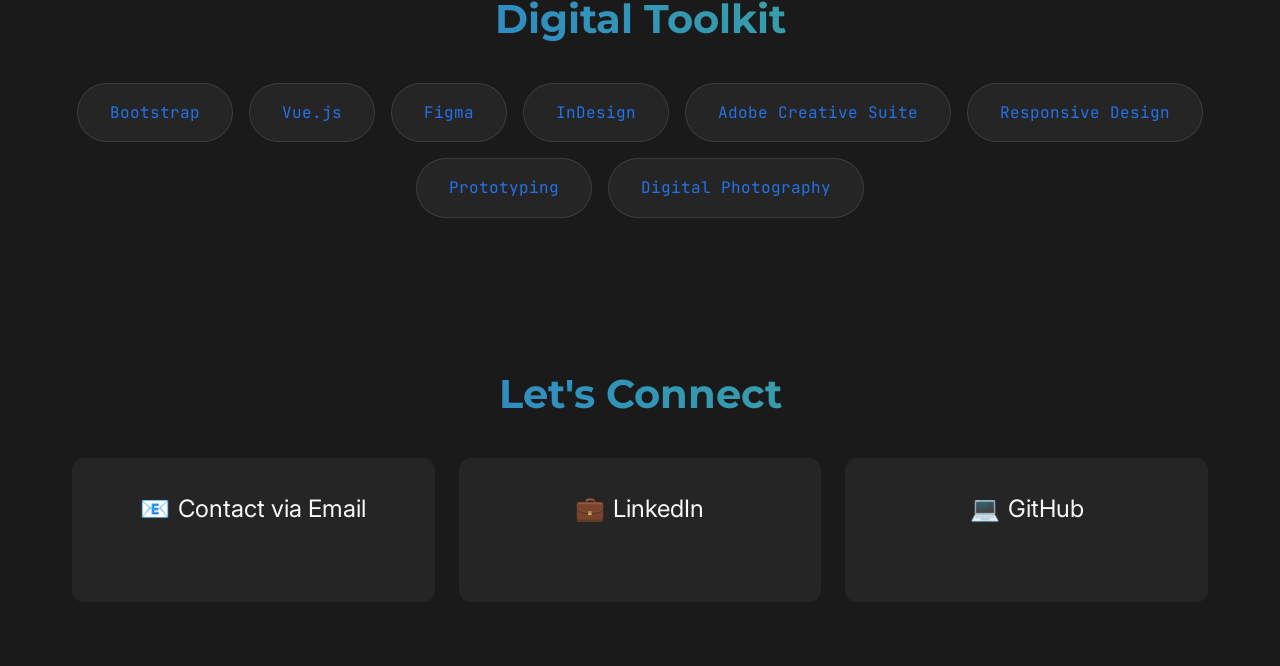
==== commit 10f2090b: "Add files via upload" ====
--- a/index.html
+++ b/index.html
@@ -265,6 +265,20 @@
         background-position: 100% 100%;
       }
 
+      #about .project-card > div > div .project-card h3 {
+    transform: none !important;
+    background: linear-gradient(45deg, var(--accent), #42b883) !important;
+    -webkit-background-clip: text !important;
+    -webkit-text-fill-color: transparent !important;
+}
+
+#about .project-card > div > div .project-card:hover h3 {
+    transform: none !important;
+    background: linear-gradient(45deg, var(--accent), #42b883) !important;
+    -webkit-background-clip: text !important;
+    -webkit-text-fill-color: transparent !important;
+}
+
       .project-image {
         position: relative;
         width: 100%;
@@ -279,7 +293,7 @@
         display: block;
         transition: transform 0.3s ease;
       }
-
+      
       .project-overlay {
         position: absolute;
         top: 0;
@@ -570,6 +584,7 @@
       <div class="animated-bg"></div>
     </section>
 
+    <!-- Navbar Section -->
     <nav>
       <button class="mobile-menu-button">☰</button>
       <ul id="navMenu">
@@ -604,6 +619,7 @@
       </ul>
     </nav>
 
+    <!-- Hero Section -->
     <section class="hero">
       <div class="hero-content">
         <h1>Sam Chutter</h1>
@@ -680,17 +696,22 @@
                 </h3>
                 <div style="display: flex; flex-wrap: wrap; gap: 0.5rem">
                   <span class="project-badge">UI/UX Design</span>
-                  <span class="project-badge">Web Development</span>
+                  <span class="project-badge">Web App Development</span>
+                  <span class="project-badge">Social Media Management</span>
+                  <span class="project-badge">Visual Design</span>
+                  <span class="project-badge">Drawing</span>
                   <span class="project-badge">Cooking</span>
                   <span class="project-badge">Baking</span>
                   <span class="project-badge">Bartending</span>
                   <span class="project-badge">Fitness</span>
+                  <span class="project-badge">Disc golf</span>
                   <span class="project-badge">Hiking</span>
-                  <span class="project-badge">Disc golf</span>
+                  <span class="project-badge">Botany</span>
                   <span class="project-badge">Guitar</span>
-                  <span class="project-badge">Drawing</span>
+                  <span class="project-badge">Digital Music Production</span>
                   <span class="project-badge">World travel</span>
                   <span class="project-badge">International Cuisine</span>
+                  <span class="project-badge">Cultural Anthropology</span>
                 </div>
               </div>
             </div>
@@ -915,6 +936,7 @@
       </div>
     </section>
 
+    <!-- Contact Section -->
     <section id="contact" class="container">
       <h2 class="section-title">Let's Connect</h2>
       <div class="contact-grid">
